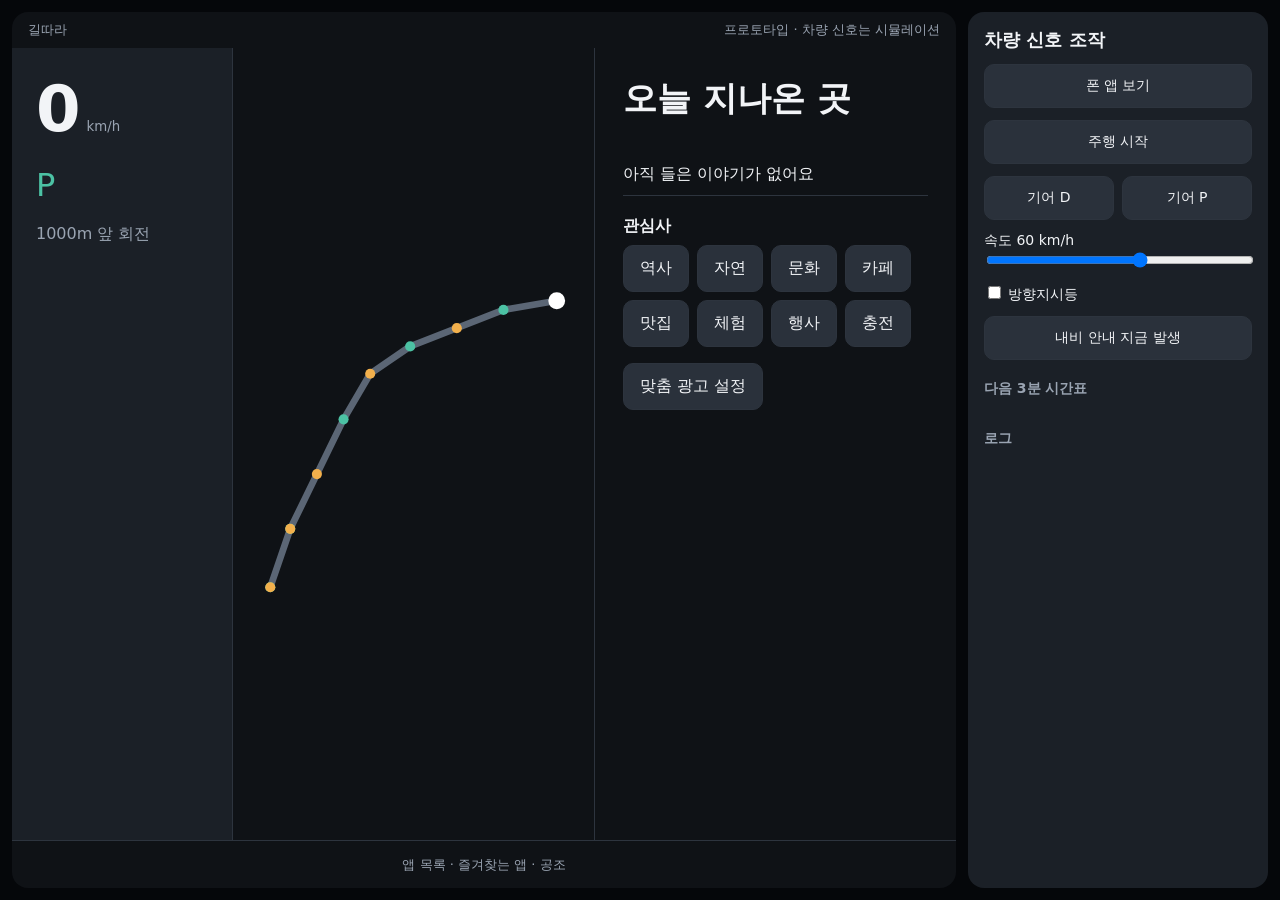
==== prototype/index.html @ b1c9f991 "Add contest documents and web prototype Co-Authored-By: Claude Opus 5.5 <noreply@anthropic.com>" ====
<!doctype html>
<html lang="ko">
<head>
<meta charset="utf-8">
<title>프로토타입</title>
<link rel="stylesheet" href="b/style.css">
<link rel="stylesheet" href="phone/phone.css">
</head>
<body>
<main class="stage">
  <section class="car" aria-label="차량 화면 시뮬레이션">
    <div class="status"><span id="appName"></span><span>프로토타입 · 차량 신호는 시뮬레이션</span></div>
    <div class="driving">
      <div class="speed"><b id="speed">0</b><small>km/h</small></div>
      <div id="gear" class="gearbox">P</div>
      <div id="tbt" class="tbt"></div>
    </div>
    <div class="navi"><svg id="map" viewBox="0 0 400 400" role="img" aria-label="경로 지도"></svg></div>
    <div id="panel" class="app"></div>
    <div class="gnb">앱 목록 · 즐겨찾는 앱 · 공조</div>
  </section>

  <aside id="console" class="console" aria-label="차량 신호 조작 패널">
    <h1>차량 신호 조작</h1>
    <button id="showPhone">폰 앱 보기</button>
    <button id="start">주행 시작</button>
    <div class="row">
      <button id="gearD">기어 D</button>
      <button id="gearP">기어 P</button>
    </div>
    <label>속도 <output id="speedOut">60</output> km/h
      <input id="speedInput" type="range" min="5" max="100" step="5" value="60">
    </label>
    <label><input id="signal" type="checkbox"> 방향지시등</label>
    <button id="naviNow">내비 안내 지금 발생</button>
    <h2>다음 3분 시간표</h2>
    <ol id="plan"></ol>
    <h2>로그</h2>
    <ol id="log"></ol>
  </aside>

  <aside id="phone" class="phone" aria-label="휴대폰 동반 앱 시뮬레이션" hidden></aside>
</main>

<script src="shared/app.js"></script>
<script src="a/route.js"></script>
<script src="b/content.js"></script>
<script src="a/planner.js"></script>
<script src="b/audio.js"></script>
<script src="b/screen.js"></script>
<script src="a/sim.js"></script>
<script src="phone/phone.js"></script>
</body>
</html>
---- prototype/b/style.css ----
:root { --bg: #0f1216; --panel: #1b2027; --text: #f2f4f7; --muted: #9aa4b2; --accent: #4cc2a4; --ad: #f2b04c; --line: #2d343e; }
* { box-sizing: border-box; }
body { margin: 0; background: #05070a; color: var(--text); font-family: "Malgun Gothic", system-ui, sans-serif; }
button { font: inherit; color: var(--text); background: #2a313b; border: 1px solid var(--line); border-radius: 10px; padding: 12px 16px; cursor: pointer; }
.stage { display: grid; grid-template-columns: minmax(0, 1fr) 300px; gap: 12px; padding: 12px; min-height: 100vh; }

.car { display: grid; grid-template: 36px 1fr 48px / 220px 1fr 1fr; background: var(--bg); border-radius: 16px; overflow: hidden; }
.status { grid-column: 1 / -1; display: flex; justify-content: space-between; align-items: center; padding: 0 16px; color: var(--muted); font-size: 13px; }
.driving { background: var(--panel); padding: 24px; display: flex; flex-direction: column; gap: 20px; }
.speed b { font-size: 64px; }
.speed small { margin-left: 6px; color: var(--muted); }
.gearbox { font-size: 32px; color: var(--accent); }
.tbt { color: var(--muted); }
.navi { border-left: 1px solid var(--line); padding: 12px; }
.navi svg { width: 100%; height: 100%; }
.road { fill: none; stroke: #5b6675; stroke-width: 8; stroke-linecap: round; stroke-linejoin: round; }
.story { fill: var(--accent); }
.ad { fill: var(--ad); }
.carDot { fill: #fff; }
.app { border-left: 1px solid var(--line); padding: 28px; }
.label { color: var(--muted); margin: 0 0 8px; }
.title { font-size: 34px; margin: 0 0 32px; }
.controls { display: flex; flex-direction: column; gap: 12px; }
.controls button { font-size: 24px; padding: 22px; }
.heard { list-style: none; padding: 0; margin: 0; }
.heard li { display: flex; justify-content: space-between; align-items: center; gap: 8px; padding: 10px 0; border-bottom: 1px solid var(--line); }
#qr { margin-top: 20px; color: var(--ad); }
.app { overflow: auto; max-height: calc(100vh - 108px); }
.app h3 { margin: 20px 0 8px; font-size: 16px; }
.chips { display: flex; flex-wrap: wrap; gap: 8px; margin-bottom: 16px; }
.chips button[aria-pressed="true"] { background: var(--accent); color: #06231c; }
.consent { background: var(--panel); border-radius: 10px; padding: 12px; font-size: 14px; line-height: 1.5; }
.consent p { margin: 0 0 8px; }
.note { color: var(--accent); }
.gnb { grid-column: 1 / -1; display: flex; align-items: center; justify-content: center; color: var(--muted); border-top: 1px solid var(--line); font-size: 13px; }

.console { background: var(--panel); border-radius: 16px; padding: 16px; display: flex; flex-direction: column; gap: 12px; font-size: 14px; }
.console h1 { font-size: 18px; margin: 0; }
.console h2 { font-size: 14px; margin: 8px 0 0; color: var(--muted); }
.console ol { margin: 0; padding-left: 18px; max-height: 180px; overflow: auto; }
.console input[type="range"] { width: 100%; }
.row { display: flex; gap: 8px; }
.row button { flex: 1; }

@media (max-width: 900px) {
  .stage { grid-template-columns: 1fr; }
  .car { grid-template: 36px auto auto auto 48px / 1fr; }
  .navi, .app { border-left: 0; border-top: 1px solid var(--line); }
}
---- prototype/phone/phone.css ----
[hidden] { display: none !important; }
.phone { background: var(--panel); border-radius: 28px; padding: 16px; display: flex; flex-direction: column; gap: 12px; font-size: 14px; max-height: calc(100vh - 24px); overflow: auto; }
.phone-top { display: flex; justify-content: space-between; align-items: center; gap: 8px; }
.phone-top button { padding: 8px 10px; font-size: 12px; }
.phone .row button[aria-pressed="true"] { background: var(--accent); color: #06231c; }
.phone form { display: flex; flex-direction: column; gap: 10px; }
.phone form label { display: flex; flex-direction: column; gap: 4px; color: var(--muted); flex: 1; min-width: 0; }
.phone input, .phone select { font: inherit; color: var(--text); background: #2a313b; border: 1px solid var(--line); border-radius: 8px; padding: 8px; width: 100%; }
.phone h3 { margin: 8px 0; font-size: 14px; color: var(--muted); }
.phone ul { list-style: none; margin: 0; padding: 0; }
.phone li { padding: 8px 0; border-bottom: 1px solid var(--line); line-height: 1.5; }
.phone .note { margin: 0; font-size: 12px; }
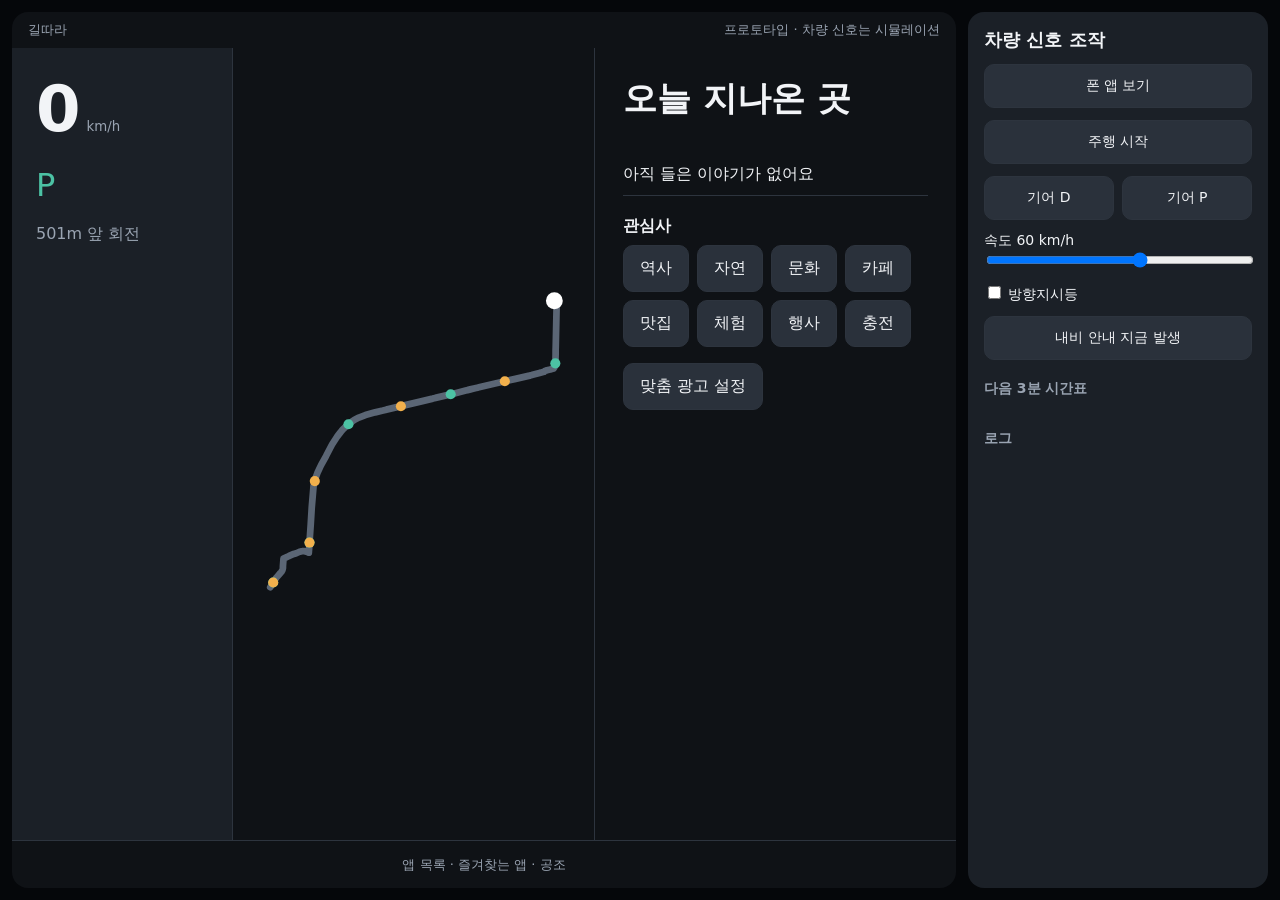
==== commit 4eaf276a: "Use a real Aewol road route and show added waypoints Co-Authored-By: Claude Opus 5.5 <noreply@anthro" ====
--- a/prototype/index.html
+++ b/prototype/index.html
@@ -15,7 +15,7 @@
       <div id="gear" class="gearbox">P</div>
       <div id="tbt" class="tbt"></div>
     </div>
-    <div class="navi"><svg id="map" viewBox="0 0 400 400" role="img" aria-label="경로 지도"></svg></div>
+    <div class="navi"><svg id="map" viewBox="0 0 400 400" role="img" aria-label="경로 지도"></svg><p id="waypoint" class="waypoint" role="status" hidden></p></div>
     <div id="panel" class="app"></div>
     <div class="gnb">앱 목록 · 즐겨찾는 앱 · 공조</div>
   </section>
--- a/prototype/b/style.css
+++ b/prototype/b/style.css
@@ -11,7 +11,8 @@
 .speed small { margin-left: 6px; color: var(--muted); }
 .gearbox { font-size: 32px; color: var(--accent); }
 .tbt { color: var(--muted); }
-.navi { border-left: 1px solid var(--line); padding: 12px; }
+.navi { border-left: 1px solid var(--line); padding: 12px; position: relative; }
+.waypoint { position: absolute; left: 16px; right: 16px; top: 12px; margin: 0; padding: 12px; border-radius: 10px; background: var(--accent); color: #06231c; font-weight: 700; text-align: center; }
 .navi svg { width: 100%; height: 100%; }
 .road { fill: none; stroke: #5b6675; stroke-width: 8; stroke-linecap: round; stroke-linejoin: round; }
 .story { fill: var(--accent); }
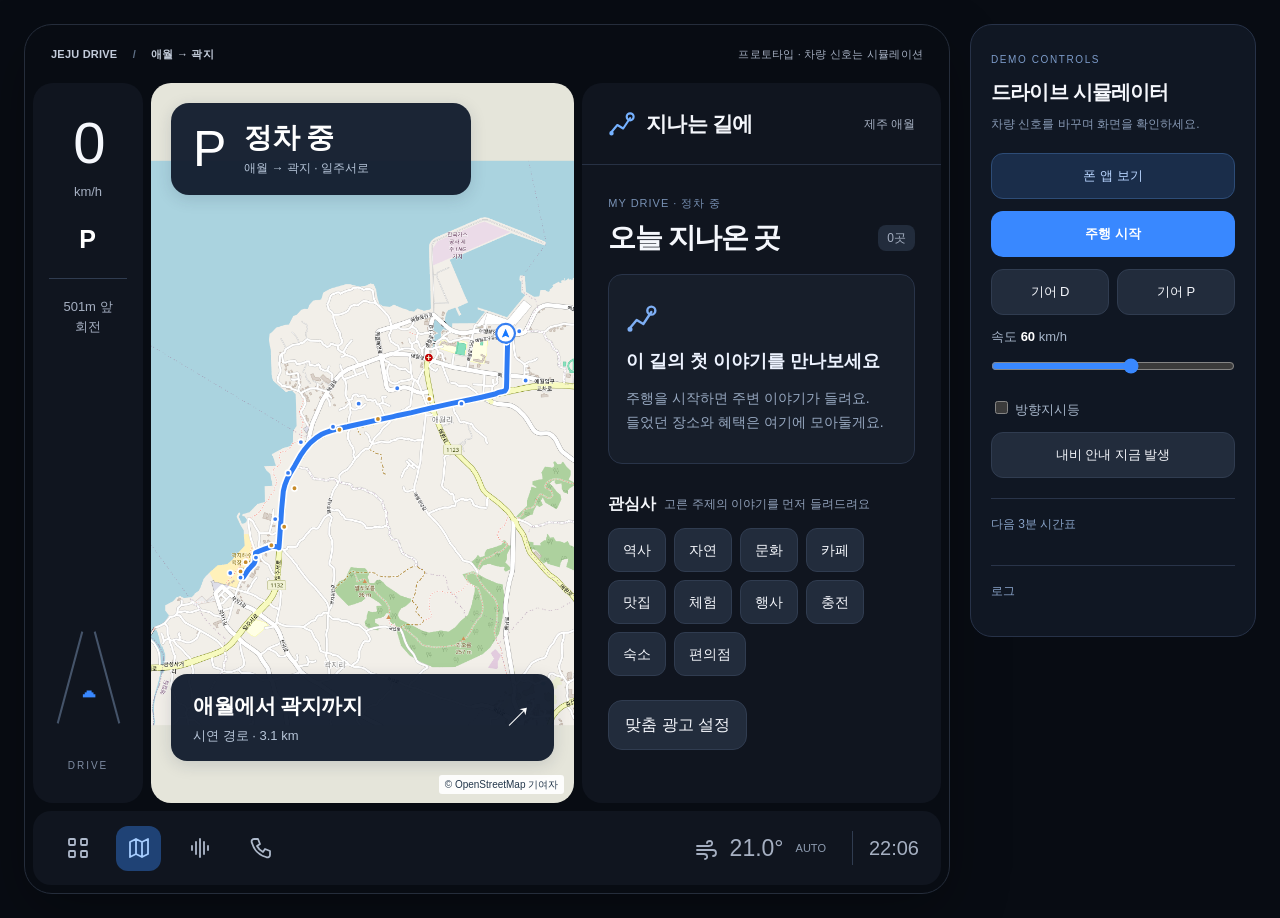
==== commit 4e28625d: "Apply map-first design across car and companion apps" ====
--- a/prototype/index.html
+++ b/prototype/index.html
@@ -2,26 +2,40 @@
 <html lang="ko">
 <head>
 <meta charset="utf-8">
-<title>프로토타입</title>
+<meta name="viewport" content="width=device-width, initial-scale=1">
+<meta name="theme-color" content="#10151f">
+<title>지나는 길에 · 제주 드라이브</title>
 <link rel="stylesheet" href="b/style.css">
 <link rel="stylesheet" href="phone/phone.css">
+<link rel="stylesheet" href="b/map-first.css">
 </head>
 <body>
 <main class="stage">
   <section class="car" aria-label="차량 화면 시뮬레이션">
-    <div class="status"><span id="appName"></span><span>프로토타입 · 차량 신호는 시뮬레이션</span></div>
+    <div class="status"><span class="system-brand">JEJU DRIVE <span class="system-separator">/</span> 애월 → 곽지</span><span>프로토타입 · 차량 신호는 시뮬레이션</span></div>
     <div class="driving">
       <div class="speed"><b id="speed">0</b><small>km/h</small></div>
       <div id="gear" class="gearbox">P</div>
       <div id="tbt" class="tbt"></div>
+      <div class="drive-lanes" aria-hidden="true"><span></span><b>▴</b><span></span></div>
+      <span class="drive-caption">DRIVE</span>
     </div>
-    <div class="navi"><svg id="map" viewBox="0 0 400 400" role="img" aria-label="경로 지도"></svg><p id="waypoint" class="waypoint" role="status" hidden></p></div>
-    <div id="panel" class="app"></div>
-    <div class="gnb">앱 목록 · 즐겨찾는 앱 · 공조</div>
+    <div class="navi">
+      <svg id="map" viewBox="0 0 768 1024" role="img" aria-label="OpenStreetMap 기반 제주 애월~곽지 시연 경로"></svg>
+      <div class="turn-card"><span id="turnIcon" aria-hidden="true">↱</span><div><b id="turnDistance">주행 준비</b><span id="turnRoad">애월 → 곽지 · 일주서로</span></div></div>
+      <p id="waypoint" class="waypoint" role="status" hidden></p>
+      <div class="arrival-card"><div><b id="arrivalTime">제주 드라이브</b><span id="arrivalMeta">애월~곽지 · 약 3.1 km</span></div><span aria-hidden="true">↗</span></div>
+      <a class="map-credit" href="https://www.openstreetmap.org/copyright" target="_blank" rel="noopener">© OpenStreetMap 기여자</a>
+    </div>
+    <section class="app-window" aria-label="지나는 길에 앱">
+      <header class="app-toolbar"><span class="app-brand"><span id="brandIcon" aria-hidden="true"></span><span id="appName"></span></span><span class="app-location">제주 애월</span></header>
+      <div id="panel" class="app"></div>
+    </section>
+    <footer class="gnb"><div class="dock"><span class="dock-item" aria-label="앱 목록" data-icon="grid"></span><span class="dock-item selected" aria-label="지도" data-icon="map"></span><span class="dock-item" aria-label="오디오" data-icon="audio"></span><span class="dock-item" aria-label="전화" data-icon="phone"></span></div><div class="climate"><span data-icon="wind" aria-hidden="true"></span><span>21.0°</span><small>AUTO</small></div><time id="clock">14:32</time></footer>
   </section>
 
   <aside id="console" class="console" aria-label="차량 신호 조작 패널">
-    <h1>차량 신호 조작</h1>
+    <div class="console-heading"><span class="console-kicker">DEMO CONTROLS</span><h1>드라이브 시뮬레이터</h1><p>차량 신호를 바꾸며 화면을 확인하세요.</p></div>
     <button id="showPhone">폰 앱 보기</button>
     <button id="start">주행 시작</button>
     <div class="row">
@@ -43,6 +57,7 @@
 </main>
 
 <script src="shared/app.js"></script>
+<script src="b/icons.js"></script>
 <script src="a/route.js"></script>
 <script src="b/content.js"></script>
 <script src="a/planner.js"></script>
--- a/prototype/b/style.css
+++ b/prototype/b/style.css
@@ -1,40 +1,102 @@
-:root { --bg: #0f1216; --panel: #1b2027; --text: #f2f4f7; --muted: #9aa4b2; --accent: #4cc2a4; --ad: #f2b04c; --line: #2d343e; }
+:root {
+  --bg: #0f1216; --panel: #1b2027; --raised: #252b34; --text: #f2f4f7; --muted: #9aa4b2; --line: #2d343e;
+  --accent: #4cc2a4; --accent-ink: #06231c; --ad: #f2b04c; --ad-ink: #2b1d05; --navi: #6aa9ff; --navi-ink: #06182f;
+}
 * { box-sizing: border-box; }
-body { margin: 0; background: #05070a; color: var(--text); font-family: "Malgun Gothic", system-ui, sans-serif; }
-button { font: inherit; color: var(--text); background: #2a313b; border: 1px solid var(--line); border-radius: 10px; padding: 12px 16px; cursor: pointer; }
+body { margin: 0; background: #05070a; color: var(--text); font-family: "Pretendard", "Malgun Gothic", "Apple SD Gothic Neo", system-ui, sans-serif; }
+button { font: inherit; color: var(--text); background: #2a313b; border: 1px solid var(--line); border-radius: 12px; padding: 12px 16px; cursor: pointer; }
+button:disabled { opacity: 0.4; cursor: default; }
+button.primary { background: var(--accent); border-color: var(--accent); color: var(--accent-ink); font-weight: 700; }
+button:focus-visible { outline: 3px solid var(--navi); outline-offset: 2px; }
 .stage { display: grid; grid-template-columns: minmax(0, 1fr) 300px; gap: 12px; padding: 12px; min-height: 100vh; }
 
+/* Car screen: Driving view (left), navigation (middle), this app's window (right). */
 .car { display: grid; grid-template: 36px 1fr 48px / 220px 1fr 1fr; background: var(--bg); border-radius: 16px; overflow: hidden; }
 .status { grid-column: 1 / -1; display: flex; justify-content: space-between; align-items: center; padding: 0 16px; color: var(--muted); font-size: 13px; }
+#appName { color: var(--text); font-weight: 700; }
 .driving { background: var(--panel); padding: 24px; display: flex; flex-direction: column; gap: 20px; }
-.speed b { font-size: 64px; }
+.speed b { font-size: 64px; font-variant-numeric: tabular-nums; }
 .speed small { margin-left: 6px; color: var(--muted); }
-.gearbox { font-size: 32px; color: var(--accent); }
-.tbt { color: var(--muted); }
+.gearbox { font-size: 32px; color: var(--accent); font-weight: 700; }
+.tbt { color: var(--muted); font-size: 18px; }
 .navi { border-left: 1px solid var(--line); padding: 12px; position: relative; }
-.waypoint { position: absolute; left: 16px; right: 16px; top: 12px; margin: 0; padding: 12px; border-radius: 10px; background: var(--accent); color: #06231c; font-weight: 700; text-align: center; }
 .navi svg { width: 100%; height: 100%; }
-.road { fill: none; stroke: #5b6675; stroke-width: 8; stroke-linecap: round; stroke-linejoin: round; }
-.story { fill: var(--accent); }
-.ad { fill: var(--ad); }
-.carDot { fill: #fff; }
-.app { border-left: 1px solid var(--line); padding: 28px; }
-.label { color: var(--muted); margin: 0 0 8px; }
-.title { font-size: 34px; margin: 0 0 32px; }
-.controls { display: flex; flex-direction: column; gap: 12px; }
-.controls button { font-size: 24px; padding: 22px; }
-.heard { list-style: none; padding: 0; margin: 0; }
-.heard li { display: flex; justify-content: space-between; align-items: center; gap: 8px; padding: 10px 0; border-bottom: 1px solid var(--line); }
-#qr { margin-top: 20px; color: var(--ad); }
-.app { overflow: auto; max-height: calc(100vh - 108px); }
-.app h3 { margin: 20px 0 8px; font-size: 16px; }
+.waypoint { position: absolute; left: 16px; right: 16px; top: 12px; margin: 0; padding: 12px; border-radius: 10px; background: var(--accent); color: var(--accent-ink); font-weight: 700; text-align: center; }
+.road { fill: none; stroke: #3a4350; stroke-width: 10; stroke-linecap: round; stroke-linejoin: round; }
+.passed { fill: none; stroke: var(--navi); stroke-width: 6; stroke-linecap: round; stroke-linejoin: round; opacity: 0.8; }
+.place { stroke: var(--bg); stroke-width: 2; }
+.place.story { fill: var(--accent); }
+.place.ad { fill: var(--ad); }
+.place.heard { opacity: 0.45; }
+.place.active { opacity: 1; stroke: #fff; stroke-width: 3; }
+.pin { fill: #ff6b6b; stroke: #fff; stroke-width: 1.5; }
+.carDot { fill: #fff; stroke: var(--navi); stroke-width: 4; }
+.gnb { grid-column: 1 / -1; display: flex; align-items: center; justify-content: center; color: var(--muted); border-top: 1px solid var(--line); font-size: 13px; }
+
+/* App window */
+.app { border-left: 1px solid var(--line); padding: 28px; overflow: auto; max-height: calc(100vh - 108px); }
+.label { margin: 0 0 10px; }
+.badge { display: inline-block; margin: 0; padding: 4px 10px; border-radius: 999px; font-size: 14px; font-weight: 700; background: var(--raised); color: var(--muted); }
+.badge.story { background: var(--accent); color: var(--accent-ink); }
+.badge.ad { background: var(--ad); color: var(--ad-ink); }
+.badge.navi-prompt { background: var(--navi); color: var(--navi-ink); }
+.title { font-size: 34px; line-height: 1.25; margin: 0 0 8px; word-break: keep-all; }
+.meta { color: var(--muted); font-size: 18px; margin: 0 0 16px; }
+.now { min-height: 170px; }
+.now.navi-prompt .title { font-size: 28px; }
+.progress { height: 6px; border-radius: 3px; background: var(--raised); overflow: hidden; margin-bottom: 24px; }
+.progress span { display: block; height: 100%; width: 0; background: var(--accent); }
+.now.ad .progress span { background: var(--ad); }
+.controls { display: grid; grid-template-columns: 1fr 1fr; gap: 12px; }
+.controls button { font-size: 24px; padding: 22px; min-height: 76px; }
+.controls .primary { grid-column: 1 / -1; }
+.controls .listening { background: var(--navi); border-color: var(--navi); color: var(--navi-ink); }
+.hint { color: var(--muted); font-size: 15px; margin: 16px 0 0; }
+
+.parked-head { display: flex; align-items: baseline; justify-content: space-between; gap: 8px; }
+.parked-head .title { font-size: 28px; }
+.count { color: var(--muted); }
+.heard { list-style: none; padding: 0; margin: 8px 0 0; }
+.heard li { padding: 12px 0; border-bottom: 1px solid var(--line); }
+.heard li.empty { color: var(--muted); line-height: 1.5; }
+.row-head { display: flex; align-items: center; gap: 10px; flex-wrap: wrap; }
+.row-head b { flex: 1; min-width: 120px; font-size: 18px; }
+.actions { display: flex; gap: 6px; }
+.actions button { padding: 8px 12px; font-size: 14px; }
+.actions button[data-coupon] { background: var(--ad); border-color: var(--ad); color: var(--ad-ink); font-weight: 700; }
+.actions button.saved { background: var(--raised); border-color: var(--line); color: var(--muted); }
+.tag { font-size: 12px; padding: 3px 8px; border-radius: 999px; background: var(--raised); color: var(--accent); }
+.tag.ad { color: var(--ad); }
+.detail { margin: 10px 0 0; color: #d6dbe2; line-height: 1.7; font-size: 16px; }
+.app h3 { margin: 24px 0 8px; font-size: 16px; }
+.app h3 small { color: var(--muted); font-weight: 400; margin-left: 6px; }
 .chips { display: flex; flex-wrap: wrap; gap: 8px; margin-bottom: 16px; }
-.chips button[aria-pressed="true"] { background: var(--accent); color: #06231c; }
-.consent { background: var(--panel); border-radius: 10px; padding: 12px; font-size: 14px; line-height: 1.5; }
+.chips button { padding: 10px 14px; }
+.chips button[aria-pressed="true"] { background: var(--accent); border-color: var(--accent); color: var(--accent-ink); }
+.consent { background: var(--panel); border-radius: 12px; padding: 14px; font-size: 14px; line-height: 1.6; }
 .consent p { margin: 0 0 8px; }
 .note { color: var(--accent); }
-.gnb { grid-column: 1 / -1; display: flex; align-items: center; justify-content: center; color: var(--muted); border-top: 1px solid var(--line); font-size: 13px; }
 
+.qr-card { display: flex; gap: 20px; align-items: flex-start; background: var(--panel); border: 1px solid var(--ad); border-radius: 16px; padding: 18px; margin-bottom: 20px; }
+.qr-image { flex: 0 0 180px; background: #fff; border-radius: 10px; padding: 6px; }
+.qr-image svg { display: block; width: 100%; height: auto; }
+.qr-info { display: flex; flex-direction: column; gap: 8px; min-width: 0; }
+.qr-info h3 { margin: 0; font-size: 22px; }
+.qr-info p { margin: 0; }
+.qr-info .badge { align-self: flex-start; }
+.qr-info .coupon { color: var(--ad); font-size: 20px; font-weight: 700; }
+.qr-info .code { color: var(--muted); font-variant-numeric: tabular-nums; letter-spacing: 0.05em; }
+.qr-info .note { color: var(--muted); font-size: 14px; line-height: 1.5; }
+.qr-info .done { color: var(--accent); font-weight: 700; }
+
+/* Demo video subtitles (?caption or ?demo): outside the car screen. */
+.caption { position: fixed; left: 50%; bottom: 24px; transform: translateX(-50%); max-width: min(900px, 90vw); padding: 12px 18px; border-radius: 12px; background: rgba(0, 0, 0, 0.82); color: #fff; font-size: 22px; line-height: 1.45; z-index: 20; }
+.caption .who { display: inline-block; margin-right: 10px; padding: 2px 8px; border-radius: 6px; font-size: 15px; font-weight: 700; background: var(--accent); color: var(--accent-ink); vertical-align: 2px; }
+.caption .who.ad { background: var(--ad); color: var(--ad-ink); }
+.caption .who.navi-prompt { background: var(--navi); color: var(--navi-ink); }
+.caption .who.driver { background: #fff; color: #000; }
+
+/* Control panel (simulation, A) */
 .console { background: var(--panel); border-radius: 16px; padding: 16px; display: flex; flex-direction: column; gap: 12px; font-size: 14px; }
 .console h1 { font-size: 18px; margin: 0; }
 .console h2 { font-size: 14px; margin: 8px 0 0; color: var(--muted); }
@@ -43,8 +105,13 @@
 .row { display: flex; gap: 8px; }
 .row button { flex: 1; }
 
+/* Portrait car screens and narrow windows: one column. */
 @media (max-width: 900px) {
   .stage { grid-template-columns: 1fr; }
-  .car { grid-template: 36px auto auto auto 48px / 1fr; }
+  .car { grid-template: 36px auto minmax(260px, auto) auto 48px / 1fr; }
+  .driving { flex-direction: row; align-items: center; justify-content: space-between; padding: 16px 24px; }
   .navi, .app { border-left: 0; border-top: 1px solid var(--line); }
+  .app { max-height: none; }
+  .qr-card { flex-direction: column; }
+  .qr-image { flex-basis: auto; width: 200px; }
 }
--- a/prototype/phone/phone.css
+++ b/prototype/phone/phone.css
@@ -10,3 +10,4 @@
 .phone ul { list-style: none; margin: 0; padding: 0; }
 .phone li { padding: 8px 0; border-bottom: 1px solid var(--line); line-height: 1.5; }
 .phone .note { margin: 0; font-size: 12px; }
+.phone .preview { margin: 0; padding: 10px; border-radius: 8px; background: #2a313b; line-height: 1.5; }
--- a/prototype/b/map-first.css
+++ b/prototype/b/map-first.css
@@ -0,0 +1,17 @@
+/* Map-first product skin. All assets are local; driving and parked states share tokens. */
+:root{color-scheme:dark;--bg:#10151f;--panel:#171e2a;--raised:#222c3c;--text:#f5f7fc;--muted:#a5afc1;--line:#303c50;--accent:#3988ff;--accent-ink:#fff;--ad:#ffc466;--ad-ink:#342307;--navi:#89b9ff;--navi-ink:#101f35}
+body{background:#080c13;font-family:"Segoe UI","Malgun Gothic",sans-serif;line-height:1.5}
+button,input,select{font:inherit}button{min-height:48px;border-color:var(--line);border-radius:14px;background:var(--raised);transition:background .12s}button:hover:enabled{background:#303e55}button.primary{background:var(--accent);color:var(--accent-ink);border-color:transparent}button.primary:hover:enabled{background:#2176f4}button:disabled{opacity:.38}button:focus-visible,a:focus-visible,input:focus-visible,select:focus-visible{outline:3px solid #a9cdff;outline-offset:4px}.icon{display:inline-block;width:24px;height:24px;flex-shrink:0;vertical-align:middle}button .icon{width:25px;height:25px}button{display:inline-flex;align-items:center;justify-content:center;gap:12px}
+.stage{grid-template-columns:minmax(0,1fr) 286px;gap:20px;padding:24px;align-items:start;min-height:100vh;max-width:2200px;margin:0 auto}.car{grid-template:42px minmax(600px,calc(100vh - 180px)) 74px / 110px minmax(0,1.18fr) minmax(350px,1fr);gap:8px;padding:8px;background:#080c13;border:1px solid #252d3b;border-radius:28px;overflow:hidden;box-shadow:0 20px 60px #0004}.status{padding:0 18px;font-size:11px;letter-spacing:.02em}.system-brand{color:#c3ccda;font-weight:600}.system-separator{color:#5e6f85;padding:0 12px}.driving{border-radius:20px;background:var(--bg);padding:30px 16px;align-items:center;text-align:center;gap:26px}.speed{display:flex;flex-direction:column;align-items:center}.speed b{font-size:58px;line-height:1.05;letter-spacing:-3px;font-weight:500}.speed small{margin:8px 0 0;font-size:13px}.gearbox{font-size:25px;line-height:1;letter-spacing:1px;color:#fff}.tbt{font-size:13px;word-break:keep-all;color:var(--muted);padding-top:18px;border-top:1px solid var(--line)}.drive-lanes{display:flex;justify-content:center;align-items:center;gap:10px;height:110px;width:100%;margin-top:auto;overflow:hidden}.drive-lanes span{height:95px;border-left:2px solid #45546a;transform:rotate(15deg)}.drive-lanes span:last-child{transform:rotate(-15deg)}.drive-lanes b{font-size:30px;color:var(--accent);padding-top:30px}.drive-caption{font-size:10px;letter-spacing:2px;color:#7f8da3}
+.navi{position:relative;border:0;border-radius:20px;padding:0;background:#e5e5da;overflow:hidden;min-height:500px;isolation:isolate}.navi #map{display:block;width:100%;height:100%;position:absolute;inset:0}.turn-card{position:absolute;top:20px;left:20px;right:20px;display:flex;gap:18px;align-items:center;max-width:300px;padding:18px 22px;border-radius:18px;background:#101b2df2;color:#fff;box-shadow:0 4px 16px #1a294526}.turn-card>span{font-size:50px;line-height:1}.turn-card>div{display:flex;flex-direction:column;gap:4px}.turn-card b{font-size:28px;line-height:1.2;letter-spacing:-.8px}.turn-card div span{font-size:12px;color:#b6c5d9;word-break:keep-all}.arrival-card{position:absolute;bottom:42px;left:20px;right:20px;display:flex;align-items:center;justify-content:space-between;background:#101b2df2;border-radius:16px;padding:16px 22px;color:#fff;box-shadow:0 4px 16px #1a294526}.arrival-card>div{display:flex;flex-direction:column;gap:4px}.arrival-card b{font-size:21px;letter-spacing:-.5px}.arrival-card div span{font-size:13px;color:#b8c6d9}.arrival-card>span{font-size:28px}.map-credit{position:absolute;bottom:9px;right:10px;color:#23374b;background:#ffffffe8;font-size:10px;padding:2px 6px;border-radius:3px;text-decoration:none}.waypoint{top:128px;left:20px;right:20px;border:1px solid #a5caff;box-shadow:0 4px 15px #142e4b30;background:#f5f9ff;color:#174c92;text-align:left;font-size:15px;padding:14px 18px;margin:0;border-radius:12px}
+.road-casing{fill:none;stroke:#fff;stroke-width:15;stroke-linecap:round;stroke-linejoin:round}.road{stroke:#2e7bf4;stroke-width:9}.passed{stroke:#7cb4ff;stroke-width:5;opacity:1}.place{stroke:#fff;stroke-width:3}.place.story{fill:#377cf0}.place.ad{fill:#c88b28}.place.heard{opacity:.5}.place.active{stroke:#fff;stroke-width:4;opacity:1}.carDot{fill:#fff;stroke:#367ff1;stroke-width:4}.car-arrow{fill:#1477ff;stroke:#fff;stroke-width:2;stroke-linejoin:round}.pin{fill:#1263d7;stroke:#fff;stroke-width:2}.map-place-label{fill:#172b46;stroke:#fffffff2;stroke-width:5px;paint-order:stroke;font-size:18px;font-weight:700;font-family:"Malgun Gothic",sans-serif}.map-place-label.ad{fill:#704c14}
+.app-window{display:flex;flex-direction:column;min-width:0;min-height:0;background:var(--bg);border-radius:20px;overflow:hidden}.app-toolbar{display:flex;align-items:center;justify-content:space-between;gap:10px;padding:22px 26px;border-bottom:1px solid #273144;min-height:82px}.app-brand{display:flex;align-items:center;gap:10px;font-size:21px;font-weight:700;letter-spacing:-.8px}.app-brand>.icon,#brandIcon .icon{color:#75b1ff;width:28px;height:28px}.app-location{font-size:12px;color:var(--muted);white-space:nowrap}.app{border:0;padding:30px 26px;flex:1;min-height:0;max-height:none;overflow:auto;scrollbar-width:thin;scrollbar-color:#3a4962 transparent}.app-driving{display:flex;flex-direction:column;min-height:100%;gap:24px}.now{min-height:200px}.label{margin:0 0 22px}.badge{padding:0;background:none;border-radius:0;font-size:15px;font-weight:500;display:inline-flex;align-items:center;gap:9px;color:var(--muted)}.badge .icon{width:21px;height:21px}.badge.story{background:none;color:#83b5ff}.badge.ad{background:#ffc466;color:#342307;padding:5px 10px;border-radius:7px;font-weight:700}.badge.navi-prompt{background:#89b9ff;color:#101f35;padding:5px 10px;border-radius:7px}.title{font-size:clamp(30px,2.4vw,44px);font-weight:700;line-height:1.3;letter-spacing:-1.5px;margin:0 0 12px;overflow-wrap:anywhere}.meta{font-size:17px;line-height:1.55;margin:0;color:var(--muted);word-break:keep-all}.now.navi-prompt .title{font-size:30px}.now.idle .title{font-size:30px;color:#d4dcea}.progress{height:4px;background:#293348;margin:30px 0 0;border-radius:2px}.progress span{background:var(--accent)}.playback-status{font-size:12px;color:#7f90aa;margin:8px 0 0;display:flex;justify-content:space-between}.controls{margin-top:auto;grid-template-columns:1fr 1fr;gap:12px}.controls button{min-height:76px;font-size:20px;padding:18px 12px;border-radius:16px}.controls .primary{min-height:84px;font-size:24px;grid-column:1/-1;box-shadow:none}.controls button.listening{background:#2b5386;color:#fff;border-color:#679fe6}.hint{font-size:12px;line-height:1.5;color:#8e9cb3;margin:0;text-align:center}.hint .icon{width:14px;height:14px;margin-right:5px}.gnb{padding:0 22px;border:0;background:var(--bg);border-radius:18px;display:flex;justify-content:space-between;align-items:center;gap:16px}.dock{display:flex;align-items:center;gap:16px}.dock-item{height:45px;min-width:45px;border-radius:12px;display:flex;align-items:center;justify-content:center;color:#aeb9cb}.dock-item.selected{background:#1f4275;color:#a6cdff}.dock-item .icon{width:24px;height:24px}.climate{display:flex;align-items:center;gap:12px;margin-left:auto;padding-right:26px;border-right:1px solid var(--line);font-size:23px}.climate small{font-size:11px;color:#8f9db2}.gnb time{font-size:20px;font-variant-numeric:tabular-nums}
+.parked-head{gap:14px;align-items:center;margin-bottom:18px}.parked-head .title{font-size:28px;margin:0}.count{background:var(--raised);border-radius:8px;padding:4px 9px;font-size:12px;white-space:nowrap}.section-eyebrow{margin:0 0 8px;font-size:11px;letter-spacing:1px;color:#7891b4}.heard{margin:0 0 28px;display:flex;flex-direction:column;gap:10px}.heard li{background:var(--panel);border:1px solid #293449;border-radius:14px;padding:17px}.row-head{gap:8px;align-items:center}.row-head b{font-size:18px;min-width:100px}.actions{gap:8px;margin-left:auto}.actions button{min-height:42px;border-radius:10px;padding:8px 12px;font-size:12px}.tag{padding:3px 7px;border-radius:5px;background:#1d3a63;color:#a1c7ff;font-size:11px}.tag.ad{background:#493722;color:#ffd58b}.actions button[data-coupon]{color:#342307;background:var(--ad);font-weight:700}.actions button.saved{background:#263957;color:#a9cfff}.detail{font-size:15px;color:#c2ccdc;line-height:1.9;border-top:1px solid var(--line);padding-top:14px;margin-top:15px}.empty-state{display:flex;flex-direction:column;align-items:flex-start;gap:12px;padding:12px 0}.empty-state .icon{width:32px;height:32px;color:#7eaff5}.empty-state strong{color:#edf3ff;font-size:18px}.empty-state p{margin:0;color:#97a8c0;font-size:14px;line-height:1.7}.app h3{display:flex;align-items:center;flex-wrap:wrap;gap:8px;font-size:16px;margin:24px 0 12px}.app h3 small{font-size:12px;margin:0;color:#8f9fb8}.chips{gap:8px;margin-bottom:24px}.chips button{font-size:14px;min-height:44px;padding:9px 14px;border-radius:11px}.chips button[aria-pressed="true"]{background:#1e4176;border-color:#4b8ce8;color:#cae1ff}.consent{padding:20px;border:1px solid #33445e;border-radius:16px;background:#182437;font-size:14px;line-height:1.8}.consent .row{margin-top:16px}.consent p{margin:0 0 10px}.note{font-size:13px;line-height:1.7;color:#9eb7dc}.qr-card{flex-direction:column;border:1px solid #584a33;border-radius:18px;padding:20px;background:#1d2531;gap:20px}.qr-image{flex-basis:auto;width:190px;margin:0 auto;background:#fff;padding:10px;border-radius:12px}.qr-info{width:100%;gap:12px}.qr-info h3{font-size:24px}.qr-info .coupon{font-size:20px}.qr-info .code{font-size:12px}.qr-info .note{font-size:13px}.qr-info .done{color:#9ac6ff}.qr-info button{min-height:52px}.qr-info .badge{align-self:flex-start}
+.console{padding:24px 20px;background:#101723;border:1px solid #273248;border-radius:22px;gap:12px;font-size:13px;max-height:calc(100vh - 48px);overflow:auto;scrollbar-width:thin}.console-heading{margin-bottom:8px}.console-kicker{color:#7c9bc9;font-size:10px;letter-spacing:1.6px}.console h1{font-size:20px;margin:8px 0;letter-spacing:-.8px}.console-heading p{color:#8799b4;font-size:12px;margin:0}.console button{min-height:46px;font-size:13px;padding:12px;border-radius:12px}.console #start{background:var(--accent);color:white;border:0;font-weight:700}.console #showPhone{background:#1a2d4a;color:#b9d5ff;border-color:#2d4c77}.console h2{font-size:12px;font-weight:500;color:#88a2c7;border-top:1px solid #293449;padding-top:16px;margin:8px 0 0}.console label{color:#a7b6ca}.console input[type=range]{accent-color:var(--accent);margin:12px 0}.console input[type=checkbox]{accent-color:var(--accent)}.console ol{font-size:11px;color:#8e9db5;line-height:1.8;max-height:140px}.console output{color:#fff;font-weight:600}.caption{bottom:24px;border:1px solid #435572;border-radius:14px;box-shadow:0 8px 30px #0006}
+/* Companion: a phone-sized surface with native tabs, grouped forms and coupon tickets. */
+.phone{background:#f4f6fa;color:#14213a;color-scheme:light;padding:24px 20px;border-radius:26px;gap:22px;border:1px solid #d5deec;max-height:calc(100vh - 48px);font-size:14px;scrollbar-width:thin;--text:#17243c;--muted:#64738b;--line:#dce3ed;--panel:#fff;--raised:#eaf0f9}.phone-top{align-items:flex-start;gap:12px}.phone-top .phone-brand{display:flex;align-items:center;gap:8px;font-size:19px;letter-spacing:-1px;font-weight:700}.phone-top .phone-brand .icon{color:#2877e8;width:24px;height:24px}.phone-top .phone-caption{margin:6px 0 0;font-size:11px;color:#71809a}.phone-top button{font-size:10px;padding:6px 10px;min-height:32px;border-radius:8px;color:#526783;background:#e5ebf5;white-space:nowrap}.phone-tabs{background:#e5ebf4;padding:4px;border-radius:13px;gap:3px}.phone .phone-tabs button{font-size:13px;border:0;background:transparent;color:#6a7890;min-height:42px;border-radius:10px;padding:9px}.phone .phone-tabs button[aria-pressed="true"]{background:#fff;color:#1762ce;box-shadow:0 2px 8px #24365012}.phone .phone-section-head{margin:2px 0 18px}.phone .phone-section-head h2{font-size:24px;letter-spacing:-1px;line-height:1.3;margin:0 0 8px}.phone .phone-section-head p{font-size:12px;color:#6b7891;line-height:1.7;margin:0}.phone form{gap:16px}.phone form label{gap:7px;font-size:12px;color:#52627c}.phone input,.phone select{padding:12px 13px;border:1px solid #d7e0ec;border-radius:10px;background:white;color:#1c2e4b;min-height:44px;font-size:13px;min-width:0}.phone input::placeholder{color:#9aa8bd}.phone .row{gap:10px;min-width:0}.phone .preview{background:#e9f1ff;color:#3566a8;font-size:12px;line-height:1.8;padding:15px;border:1px solid #d4e4ff;border-radius:12px}.phone .note{font-size:11px;color:#71819a;line-height:1.75}.phone form button[type=submit]{background:#2475ed;border:0;color:white;min-height:50px;border-radius:12px;font-size:14px;font-weight:600}.phone h3{font-size:15px;color:#253b5d;margin:24px 0 12px}.phone button{background:white;border-color:#d3ddea;color:#385578;min-height:44px;font-size:12px}.phone button:hover:enabled{background:#eaf1fd}.phone li{padding:16px;border:1px solid #dbe4f1;border-radius:14px;background:white;margin-bottom:12px;color:#62748f;font-size:12px}.phone li b{color:#1d3557;font-size:16px}.phone #clearAds{width:100%;color:#7687a1;background:transparent;border-style:dashed;font-size:11px}.phone #adResult:not(:empty){padding:14px;border-radius:12px;background:#e8f3ed;color:#286446;margin-top:15px}.phone .wallet-item{border:1px solid #d5e2f7;position:relative;overflow:hidden;padding:20px 16px}.wallet-item:before{content:'';position:absolute;left:0;top:0;bottom:0;width:4px;background:#2e7df2}.phone .coupon-category{font-size:10px;color:#2c75db;display:flex;align-items:center;gap:6px;margin-bottom:12px}.phone .coupon-category .icon{width:16px;height:16px}.phone .coupon-value{font-size:19px;color:#164b96;margin:7px 0 18px;letter-spacing:-.6px;font-weight:700}.phone .wallet-item button{width:100%;background:#eaf2ff;color:#266ed3;border:0;border-radius:9px;font-weight:600}.phone .coupon-used{padding:9px;text-align:center;border-top:1px dashed #d5dfed;color:#8998b0}.phone .wallet-empty{text-align:center;padding:36px 14px;color:#73839b}.phone .wallet-empty .icon{width:40px;height:40px;color:#80a7dc;margin-bottom:16px}.phone .wallet-empty strong{display:block;color:#39516f;font-size:15px;margin-bottom:8px}.phone .stats-values{margin-top:12px;display:flex;justify-content:space-between;font-size:10px;gap:8px}.phone .stats-values b{display:block;font-size:20px;color:#2877df}.phone .result-label{font-size:10px;color:#8a9bb4}
+@media(min-width:1800px){.car{grid-template-columns:130px minmax(0,1.3fr) minmax(420px,1fr)}.app-toolbar{padding:24px 32px}.app{padding:36px 32px}.speed b{font-size:68px}.controls button{min-height:88px}.controls .primary{min-height:96px}}
+@media(max-width:1250px){.stage{grid-template-columns:1fr;padding:16px;gap:16px}.car{grid-template-rows:36px minmax(590px,calc(100vh - 150px)) 68px}.console{max-height:none;display:grid;grid-template-columns:repeat(4,minmax(0,1fr));gap:12px}.console-heading{grid-column:1/-1}.console h2,.console ol{grid-column:span 2}.console label:has(input[type=range]){grid-column:span 2}.phone{max-height:none;width:380px;max-width:100%;justify-self:center}.title{font-size:36px}.app-location{display:none}}
+@media(max-width:850px){.car{grid-template:36px auto minmax(400px,50vw) auto 68px / 1fr;padding:6px;border-radius:22px;gap:6px}.status{font-size:10px;padding:0 10px}.status>span:last-child{max-width:150px;text-align:right}.driving{flex-direction:row;padding:14px 22px;gap:20px;justify-content:flex-start;text-align:left}.speed{flex-direction:row;gap:8px}.speed b{font-size:40px;letter-spacing:-2px}.speed small{margin:0;font-size:12px}.gearbox{font-size:23px}.tbt{border:0;padding:0;margin-left:auto}.drive-lanes,.drive-caption{display:none}.navi{min-height:400px;border:0}.app-window{border:0}.app-toolbar{min-height:68px;padding:18px 24px}.app-location{display:block}.app{padding:24px;overflow:visible}.app-driving{min-height:400px}.now{min-height:180px}.title{font-size:36px}.turn-card{max-width:250px}.controls{grid-template-columns:2fr 1fr 1fr}.controls .primary{grid-column:auto;min-height:76px}.controls button{font-size:18px;gap:8px}.controls .primary{font-size:22px}.qr-card{flex-direction:row}.qr-image{flex:0 0 170px;margin:0}.gnb{padding:0 18px}.console{grid-template-columns:repeat(2,minmax(0,1fr))}.console h2,.console ol{grid-column:1/-1}.phone{padding:24px}.row-head b{min-width:130px}.hint{text-align:left}}
+@media(max-width:480px){.stage{padding:8px}.status{font-size:9px;gap:12px}.system-brand{letter-spacing:0}.system-separator{padding:0 4px}.driving{padding:14px 18px}.tbt{font-size:11px}.turn-card{left:14px;top:14px;padding:14px 18px}.arrival-card{left:14px;right:14px;padding:12px 16px}.app-toolbar{padding:18px 20px}.app-brand{font-size:20px}.app{padding:24px 20px}.controls{grid-template-columns:1fr 1fr}.controls .primary{grid-column:1/-1}.controls button{min-height:70px}.app-driving{min-height:460px}.climate{padding-right:12px;font-size:18px;gap:6px}.climate small{display:none}.dock{gap:5px}.dock-item{min-width:34px;width:34px;height:38px}.dock-item .icon{width:21px}.gnb{padding:0 12px;gap:10px}.gnb time{font-size:16px}.qr-card{flex-direction:column}.qr-image{flex-basis:auto;margin:auto;width:180px}.phone{padding:22px 18px}.title{font-size:34px}.parked-head .title{font-size:25px}.row-head .actions{width:100%;margin:8px 0 0}.actions button{flex:1}.console{padding:20px 16px}.caption{font-size:16px;max-width:94vw;padding:10px 14px}}
+@media(prefers-reduced-motion:reduce){button{transition:none}}
